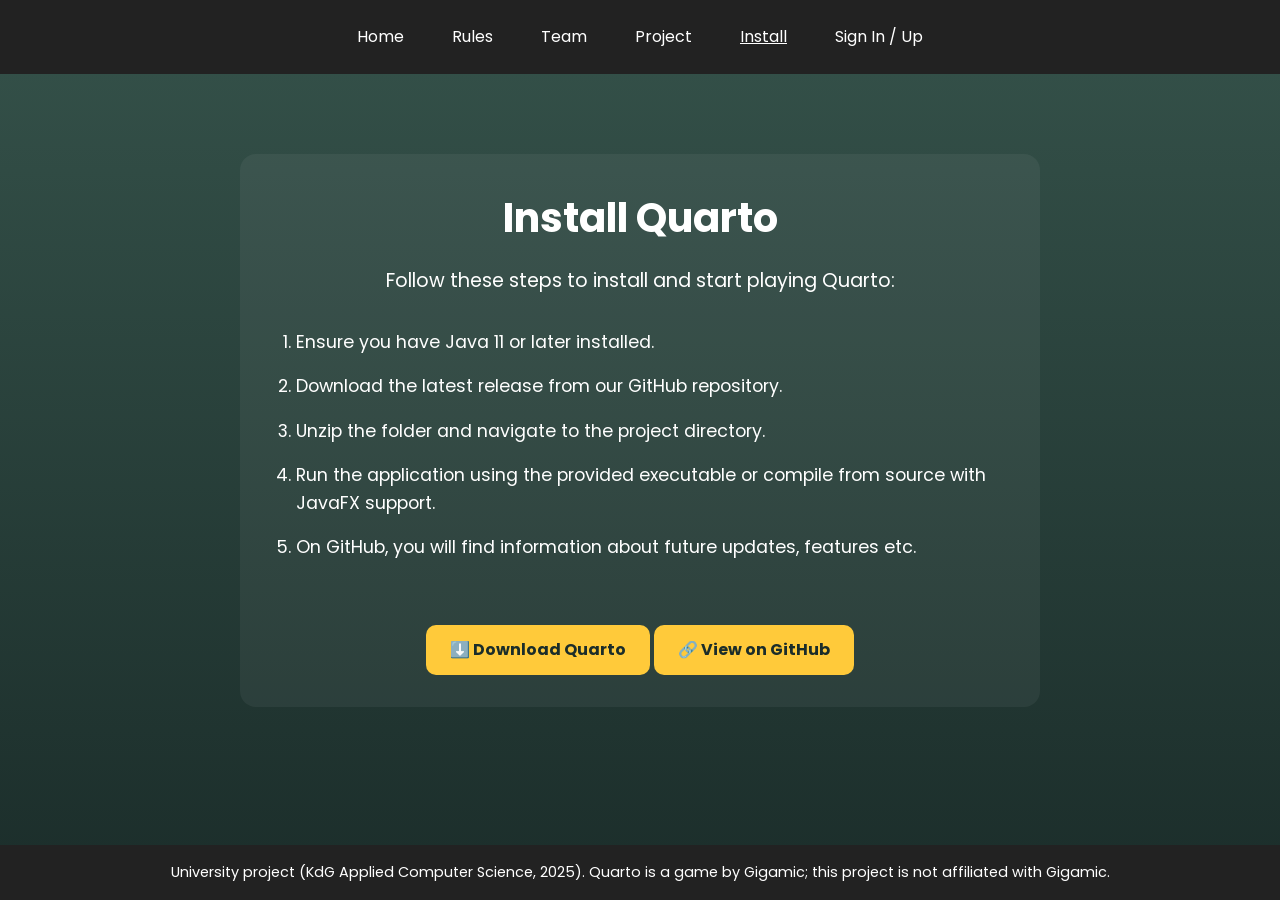
==== website/html/install.html @ 34700922 "Import original coursework (sanitized) ACS101 Team 2 Quarto project: JavaFX game (game/) and project" ====
<!DOCTYPE html>
<html lang="en">
<head>
  <meta charset="UTF-8">
  <meta name="viewport" content="width=device-width, initial-scale=1">
  <title>Install - Quarto</title>
  <link rel="icon" type="image/png" href="../images/favicon.png">
  <link href="https://fonts.googleapis.com/css2?family=Poppins:wght@400;600&display=swap" rel="stylesheet">
  <link rel="stylesheet" href="../css/common.css">
  <link rel="stylesheet" href="../css/install.css">
  <link rel="stylesheet" href="../css/modal.css">
</head>
<body>
<header>
  <nav>
    <ul class="nav-list">
      <li><a href="index.html">Home</a></li>
      <li><a href="rules.html">Rules</a></li>
      <li><a href="team.html">Team</a></li>
      <li><a href="project.html">Project</a></li>
      <li><a href="install.html" class="active">Install</a></li>
      <li id="authLi"><a href="#" id="authBtn">Sign In / Up</a></li>
    </ul>
  </nav>
</header>

<main>
  <section class="install-guide">
    <h1>Install Quarto</h1>
    <p>Follow these steps to install and start playing Quarto:</p>
    <ol>
      <li>Ensure you have Java 11 or later installed.</li>
      <li>Download the latest release from our GitHub repository.</li>
      <li>Unzip the folder and navigate to the project directory.</li>
      <li>Run the application using the provided executable or compile from source with JavaFX support.</li>
      <li>On GitHub, you will find information about future updates, features etc.</li>
    </ol>

    <div class="install-buttons">
      <a href="path/to/quarto-latest.zip" download class="btn download-btn">⬇️ Download Quarto</a>
      <a href="https://github.com/mikayelghalumyan/quarto-game-javafx.git" target="_blank" class="btn github-btn">🔗 View on GitHub</a>
    </div>
    <!--<a href="https://github.com/mikayelghalumyan/quarto-game-javafx.git" class="btn" target="_blank">View on GitHub</a>-->
  </section>

</main>

<footer>
  <p>University project (KdG Applied Computer Science, 2025). Quarto is a game by Gigamic; this project is not affiliated with Gigamic.</p>
</footer>

<!-- Unified Auth Modal -->
<div id="authModal" class="modal">
  <div class="modal-content">
    <span class="close" data-close="authModal">&times;</span>
    <div class="auth-tabs">
      <button id="showLogin" class="tab-btn active">Login</button>
      <button id="showRegister" class="tab-btn">Register</button>
    </div>
    <form id="loginForm" class="auth-form">
      <input type="text" id="loginUsername" placeholder="Username" required>
      <input type="password" id="loginPassword" placeholder="Password" required>
      <button type="submit" class="btn auth-submit">Sign In</button>
    </form>
    <form id="registerForm" class="auth-form" style="display:none;">
      <input type="text" id="regFullName" placeholder="Full Name" required>
      <input type="text" id="regUsername" placeholder="Username" required>
      <input type="password" id="regPassword" placeholder="Password" required>
      <button type="submit" class="btn auth-submit">Register</button>
    </form>
  </div>
</div>


<script type="module" src="../js/script.js" defer></script>


</body>
</html>
---- website/css/common.css ----
/* Reset & globals */
* {
    margin: 0;
    /*padding: 0;*/
    box-sizing: border-box;
}
html, body {
    font-family: 'Poppins', sans-serif;
    line-height: 1.6;
    color: #333;
    height: 100%;
    margin: 0;
    padding: 0;
    display: flex;
    flex-direction: column;
    background: linear-gradient(to bottom, #35524a, #1b2d2a);
    color: #fff;
}

/* Header & footer */
header, footer {
    background: #222;
    color: #fff;
    padding: 1rem;
}
footer {
    text-align: center;
    font-size: 0.9rem;
}
main {
    flex: 1;
    padding: 2rem;
}

/* Nav */
.nav-list {
    list-style: none;
    display: flex;
    justify-content: center;
    align-items: center;
    flex-wrap: nowrap;
    padding: 0;
    margin: 0;
}
.nav-list li {
    margin: 0 1rem;
}
.nav-list a {
    color: #fff;
    text-decoration: none;
    padding: 0.5rem;
    white-space: nowrap;
}
.nav-list a.active,
.nav-list a:hover {
    text-decoration: underline;
}

/* Buttons */
.btn {
    display: inline-block;
    padding: 0.75rem 1.5rem;
    background-color: #ffca3a;
    color: #1b2d2a;
    text-decoration: none;
    font-weight: bold;
    border-radius: 10px;
    transition: background-color 0.3s;
    margin-top: 2rem;
}
.btn:hover {
    background-color: #ffb300;
}

/* Responsive nav */
@media (max-width: 768px) {
    .nav-list {
        flex-direction: column;
    }
    .nav-list li {
        margin: 0.5rem 0;
    }
}

/* Animations */
@keyframes fadeInUp {
    from { opacity: 0; transform: translateY(30px); }
    to   { opacity: 1; transform: translateY(0); }
}

/*navbar fix*/
.nav-user {
    margin-right: 0.5rem;
    color: #fff;
    font-weight: 500;
    display: inline-block;
    vertical-align: middle;
}

.logout-btn {
    padding: 0.4rem 1rem;
    background-color: #FFC107;
    border: none;
    border-radius: 10px;
    font-weight: bold;
    cursor: pointer;
    display: inline-block;
    vertical-align: middle;
}

#authLi {
    display: flex;
    align-items: center;
    gap: 0.5rem;
}
---- website/css/install.css ----
.install-guide {
    max-width: 800px;
    margin: 3rem auto;
    padding: 2rem;
    background: rgba(255,255,255,0.05);
    border-radius: 1rem;
    text-align: center;
    animation: fadeInUp 1s ease-out;
}
.install-guide h1 {
    font-size: 2.5rem;
    margin-bottom: 1rem;
}
.install-guide p {
    font-size: 1.2rem;
    margin-bottom: 2rem;
}
.install-guide ol {
    text-align: left;
    font-size: 1.1rem;
    margin: 2rem 0;
    padding-left: 1.5rem;
}
.install-guide ol li {
    margin-bottom: 1rem;
}
.install-guide .btn {
    margin-top: 2rem;
}
---- website/css/modal.css ----
/* sign in/up css */
/* ========== MODAL ========== */
.modal {
    position: fixed;
    top: 0; left: 0; right: 0; bottom: 0;
    background: rgba(0,0,0,0.6);
    display: none;
    justify-content: center;
    align-items: center;
    z-index: 1000;
}
.modal.show {
    display: flex;
}
.modal-content {
    background: #1b2d2a;
    padding: 2rem;
    border-radius: 1rem;
    width: 90%;
    max-width: 400px;
    position: relative;
    box-shadow: 0 8px 24px rgba(0,0,0,0.4);
    color: #fff;
    font-family: 'Poppins', sans-serif;
}
.modal-content .close {
    position: absolute;
    top: 1rem; right: 1rem;
    font-size: 1.5rem;
    cursor: pointer;
    color: #ccc;
}

/* ========== AUTH TABS ========== */
.auth-tabs {
    display: flex;
    gap: 1rem;
    margin-bottom: 1.5rem;
}
.tab-btn {
    flex: 1;
    padding: 0.5rem 0;
    background: #26413b;
    border: none;
    border-radius: 0.5rem;
    font-family: 'Poppins', sans-serif;
    color: #ccc;
    cursor: pointer;
    transition: background 0.3s;
}
.tab-btn.active {
    background: #FFC107;
    color: #1b2d2a;
}

/* ========== FORMS ========== */
.auth-form {
    display: flex;
    flex-direction: column;
    gap: 1rem;
}
.auth-form input {
    padding: 0.75rem 1rem;
    border: none;
    border-radius: 0.5rem;
    font-size: 1rem;
    font-family: 'Poppins', sans-serif;
}
.auth-submit {
    font-family: 'Poppins', sans-serif;
    background-color: #FFC107;
    color: #1b2d2a;
    border: none;
    border-radius: 0.5rem;
    padding: 0.75rem;
    cursor: pointer;
    transition: background 0.3s;
}
.auth-submit:hover {
    background-color: #E6A500;
}
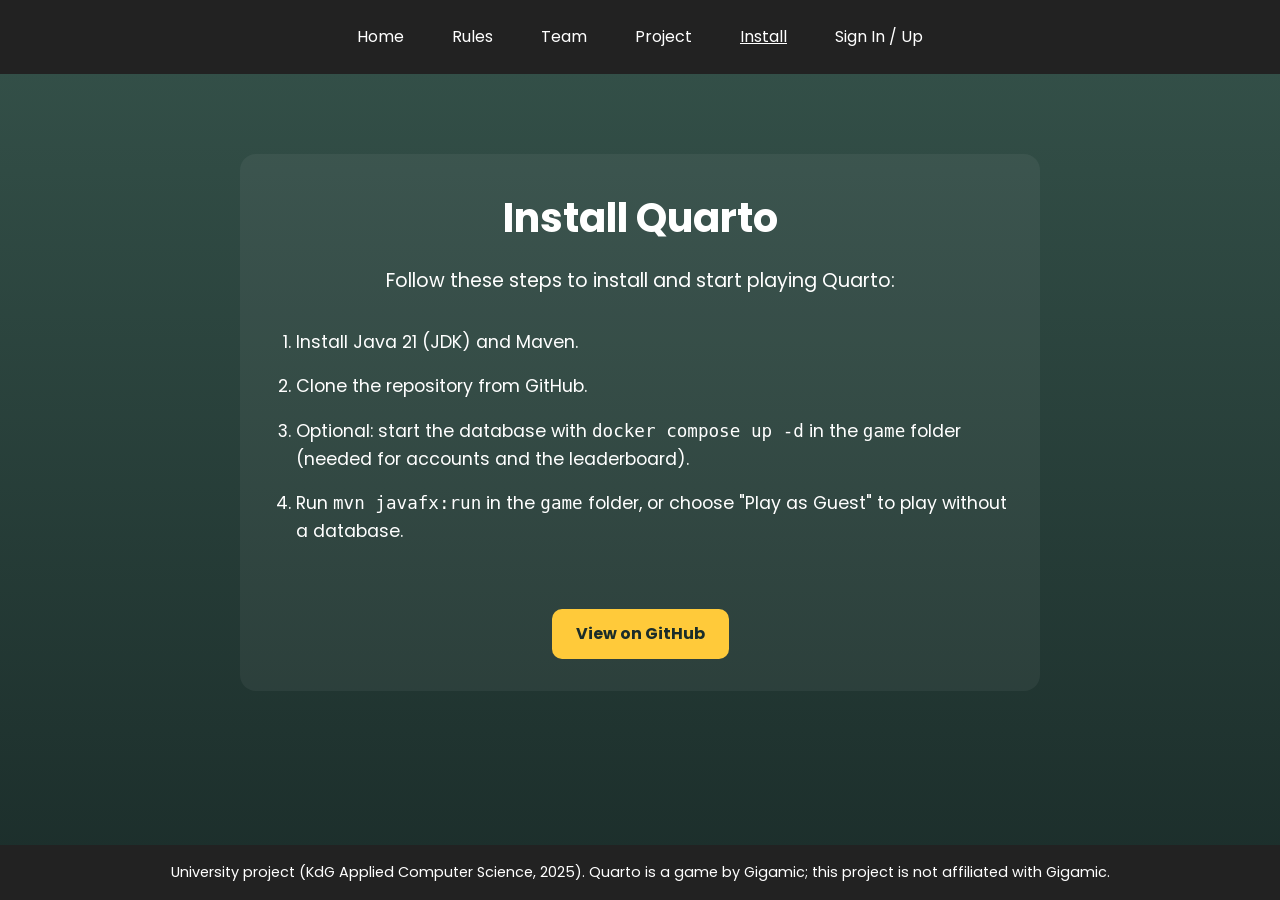
==== commit 70c1c408: "Update website install steps to match the Maven build" ====
--- a/website/html/install.html
+++ b/website/html/install.html
@@ -29,18 +29,14 @@
     <h1>Install Quarto</h1>
     <p>Follow these steps to install and start playing Quarto:</p>
     <ol>
-      <li>Ensure you have Java 11 or later installed.</li>
-      <li>Download the latest release from our GitHub repository.</li>
-      <li>Unzip the folder and navigate to the project directory.</li>
-      <li>Run the application using the provided executable or compile from source with JavaFX support.</li>
-      <li>On GitHub, you will find information about future updates, features etc.</li>
+      <li>Install Java 21 (JDK) and Maven.</li>
+      <li>Clone the repository from GitHub.</li>
+      <li>Optional: start the database with <code>docker compose up -d</code> in the <code>game</code> folder (needed for accounts and the leaderboard).</li>
+      <li>Run <code>mvn javafx:run</code> in the <code>game</code> folder, or choose "Play as Guest" to play without a database.</li>
     </ol>
-
     <div class="install-buttons">
-      <a href="path/to/quarto-latest.zip" download class="btn download-btn">⬇️ Download Quarto</a>
-      <a href="https://github.com/mikayelghalumyan/quarto-game-javafx.git" target="_blank" class="btn github-btn">🔗 View on GitHub</a>
+      <a href="https://github.com/miqqayell/quarto-javafx-game" target="_blank" rel="noopener" class="btn github-btn">View on GitHub</a>
     </div>
-    <!--<a href="https://github.com/mikayelghalumyan/quarto-game-javafx.git" class="btn" target="_blank">View on GitHub</a>-->
   </section>
 
 </main>
